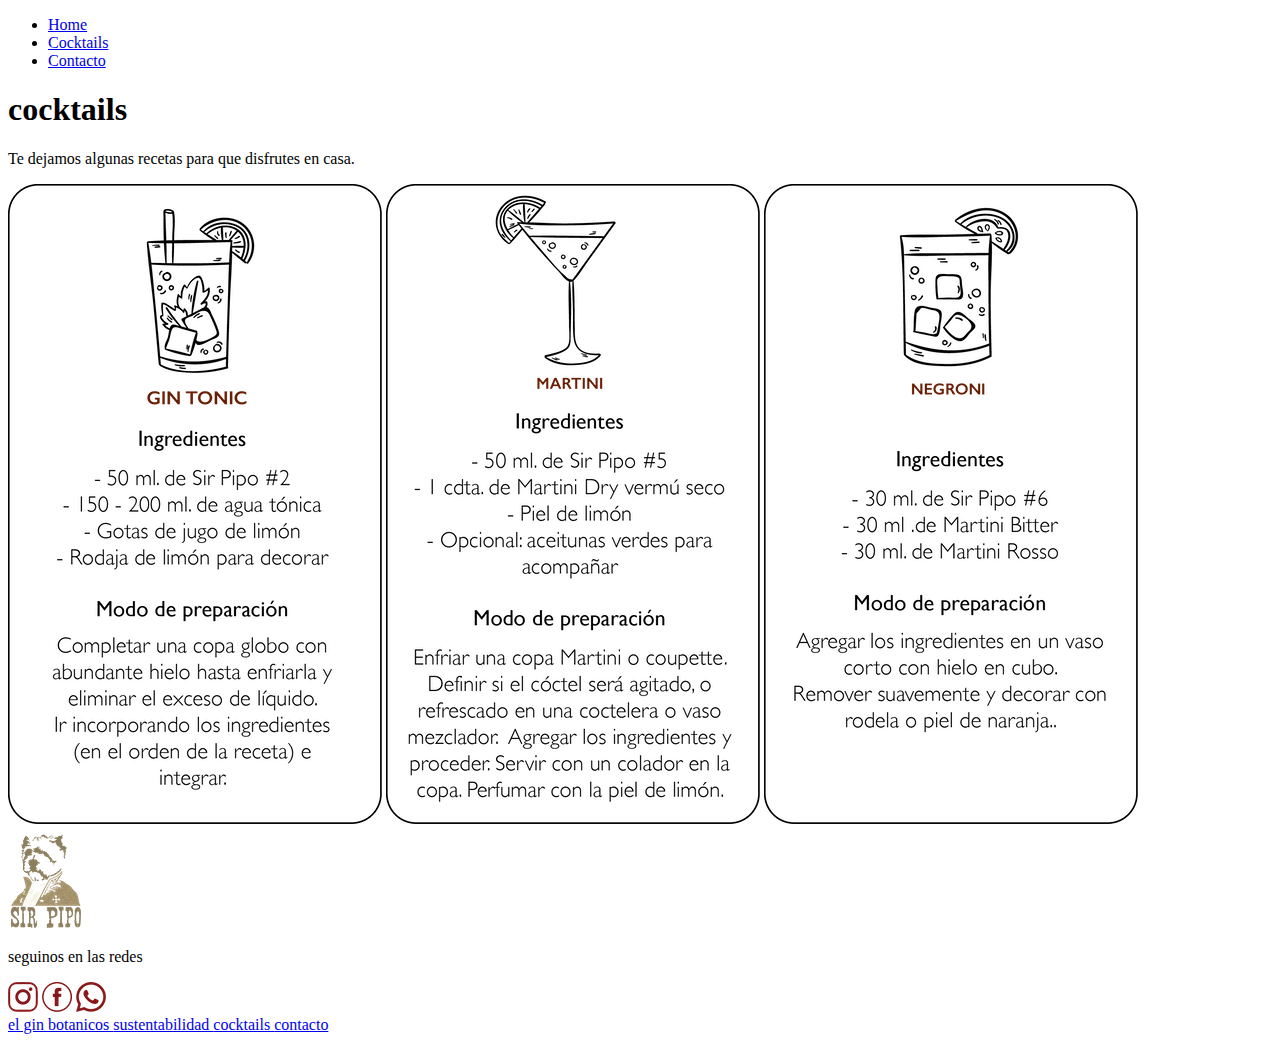
==== cocktails.html @ 1b8023fa "Inicio de proyecto" ====
<!DOCTYPE html>
<html lang="es">
<head>
    <meta charset="UTF-8">
    <meta http-equiv="X-UA-Compatible" content="IE=edge">
    <meta name="viewport" content="width=device-width, initial-scale=1.0">
    <link rel="stylesheet" href="./style/style.css">
    <title>SirPipoGin</title>
    <link rel="shortcut icon" href="./images/favicon_sir_pipo.png">
</head>
<body>
    <div class="conteiner">
        <header>
            <nav>
                <ul>
                    <li> <a href="index.html">Home</a></li>
                    <li><a href="cocktails.html">Cocktails</a></li>
                    <li><a href="contacto.html">Contacto</a></li>
                </ul>
                <div class="title2">
                    <h1>cocktails</h1>
                </div>
            </nav>
        </header>
        <main>
            <section>
                <article class="cocktails">
                    <p> Te dejamos algunas recetas para que disfrutes en casa. </p>
                    <div class="cocktails-img">
                        <img src="./images/gin_tonic.png" alt="gin_tonic">
                        <img src="./images/martini_dry.png" alt="martini_dry">
                        <img src="./images/negroni.png" alt="negroni">
                    </div>
                </article>
            </section>   
        </main>               
        <footer>  
            <div class="footer">
                <div class="footer_1">
                    <img src="./images/logo_sir_pipo_color.png" alt="logo_sir_pipo_gin">
                </div> 
                    <p> seguinos en las redes </p>
                <div class="footer_2">
                    <a href="https://instagram.com/sirpipogin?utm_medium=copy_link"><img src="./images/instagram.png"></a>
                    <a href="https://www.facebook.com/SirPipoGin"><img src="./images/facebook.png"></a>
                    <a href="https://walink.co/d974f7"><img src="./images/whatsapp.png"></a>
                </div>
                <div class="footer2">
                        <a href="elaboracion.html"> el gin </a></li>
                        <a href="botanicos.html"> botanicos </a></li>
                        <a href="sustentabilidad.html"> sustentabilidad </a></li>
                        <a href="cocktails.html"> cocktails </a></li>
                        <a href="contacto.html"> contacto </a></li>
                </div> 
            </div>
        </footer>    
    </div> 
</body>
</html>
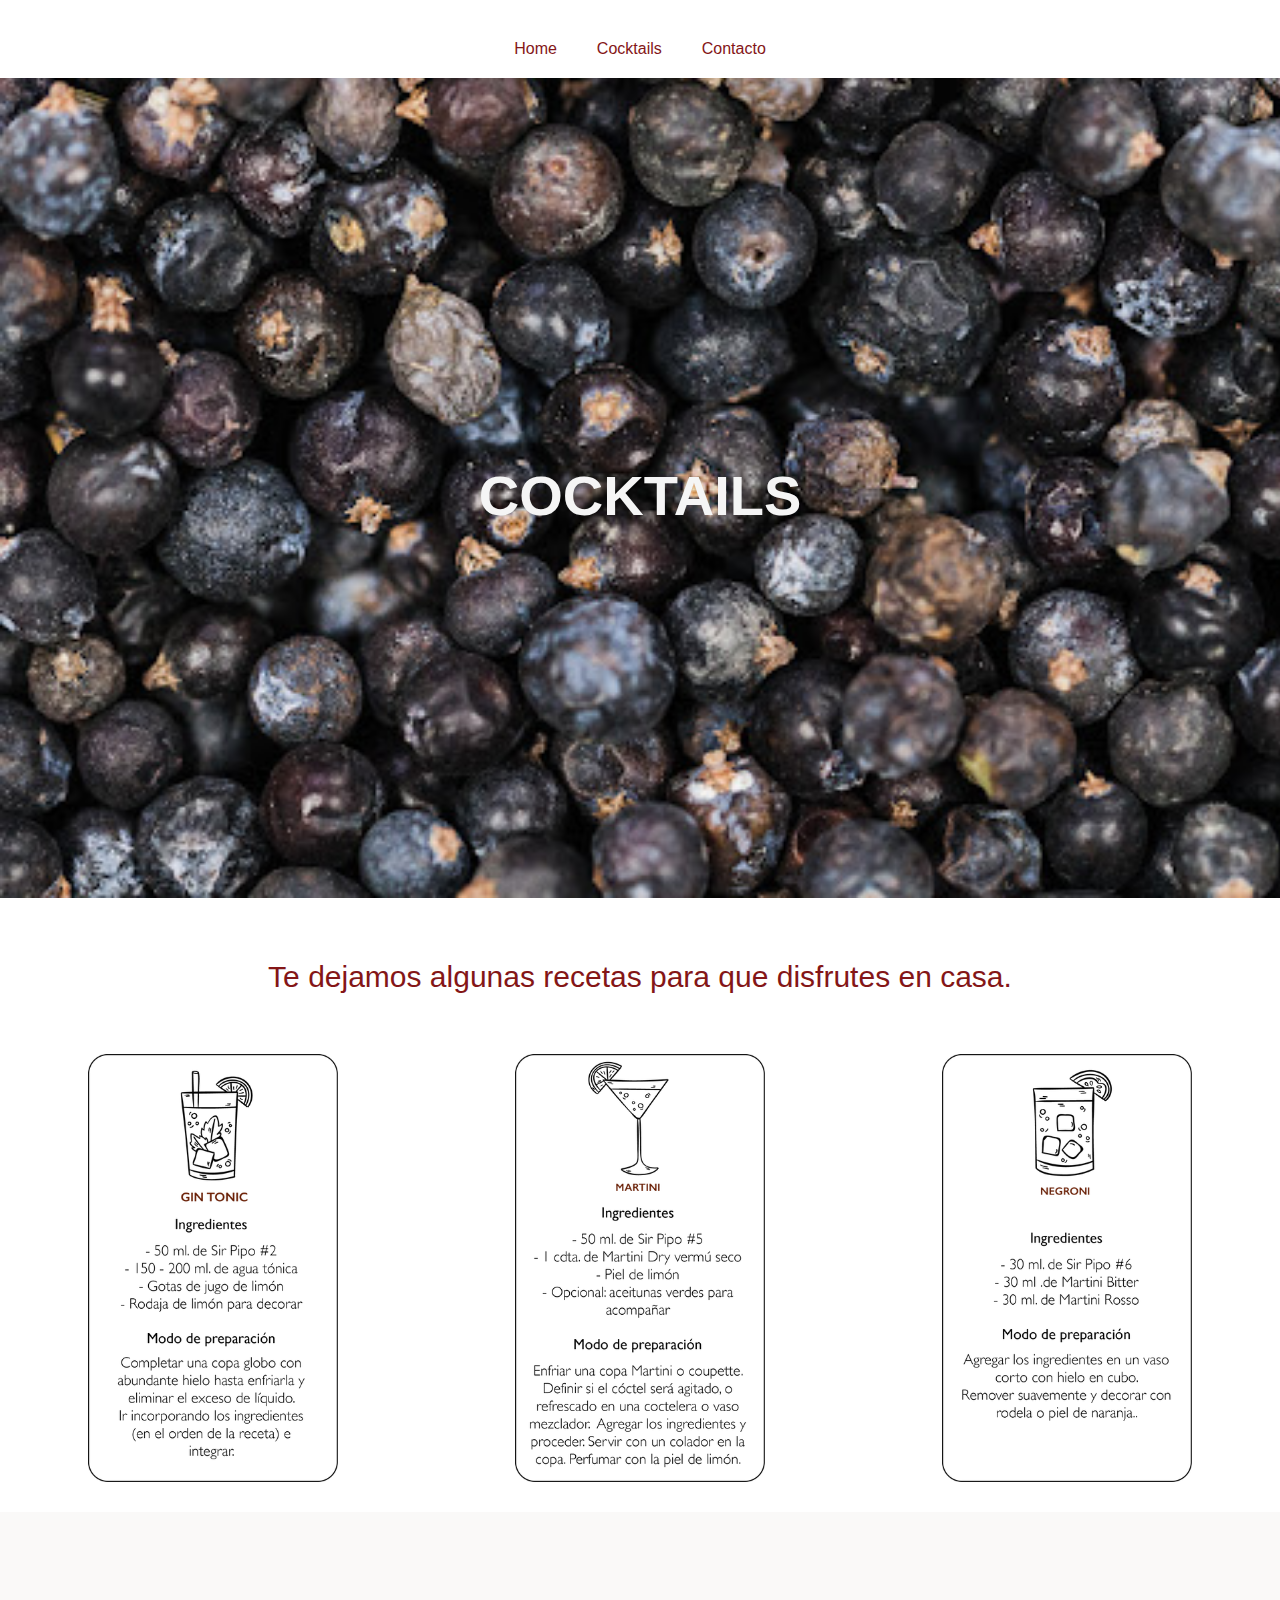
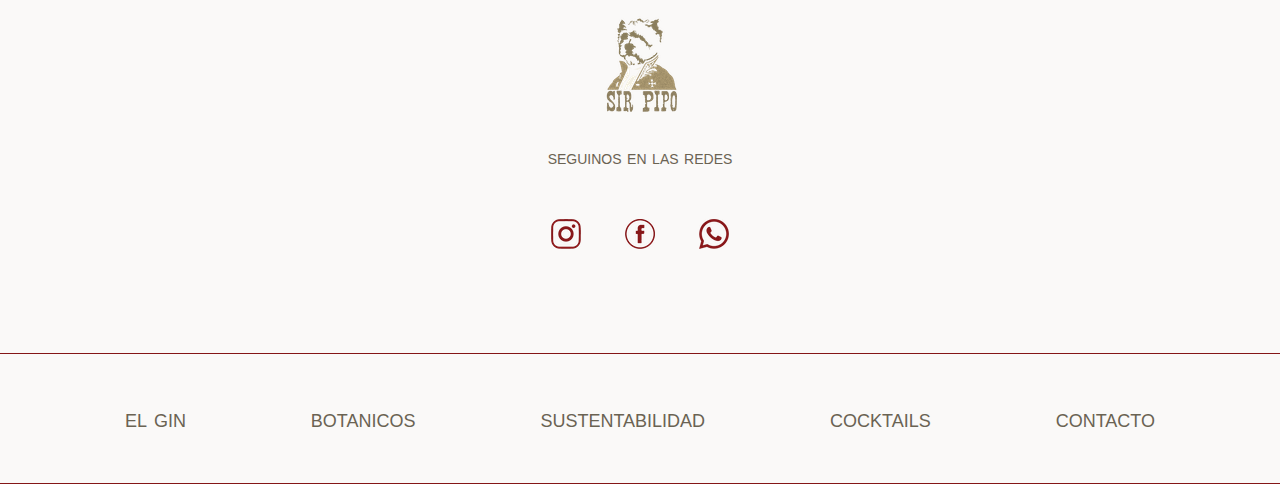
==== commit a93ffecd: "Cambio de nombre carpeta styles" ====
--- a/cocktails.html
+++ b/cocktails.html
@@ -4,7 +4,7 @@
     <meta charset="UTF-8">
     <meta http-equiv="X-UA-Compatible" content="IE=edge">
     <meta name="viewport" content="width=device-width, initial-scale=1.0">
-    <link rel="stylesheet" href="./style/style.css">
+    <link rel="stylesheet" href="./styles/style.css">
     <title>SirPipoGin</title>
     <link rel="shortcut icon" href="./images/favicon_sir_pipo.png">
 </head>
--- a/styles/style.css
+++ b/styles/style.css
@@ -0,0 +1,263 @@
+*{
+    margin: 0;
+    padding: 0;
+}
+body{
+    font-family: 'Gill Sans', 'Gill Sans MT', Calibri, 'Trebuchet MS', sans-serif;
+}
+/* Comienzo index.html */
+.conteiner{
+    width: 100%;
+}
+header{
+    height: 100vh;
+}
+header nav{
+    height: 80px;
+}
+header nav ul{
+    display: grid;
+    grid-template-areas: 
+            "a b c";
+    justify-content: center;
+    column-gap: 40px;
+    padding-top: 40px;
+    padding-bottom: 20px;
+}
+header nav ul li{
+    list-style-type: none;
+}
+header nav ul li a{
+    text-decoration: none;
+    color: #841617;
+}
+header div h1{
+    width: 100%;
+    height: calc(100vh - 80px);
+    display: flex;
+    justify-content: center;
+    align-items: center;
+    background-image: url(../images/portada_sir_pipo.jpg);
+    background-repeat: no-repeat;
+    background-size: cover;
+    color: whitesmoke;
+    font-size: 80px;
+    font-variant: small-caps;
+}
+.gin{
+    display: grid;
+    grid-template-rows: 1fr, 2fr;
+    padding-bottom: 20px;          
+}
+.gin h2{
+    grid-row: 1 / 2;
+    text-align: center;
+    padding-top: 60px;
+    padding-bottom: 60px;
+    font-size: 30px;
+    color: #841617;
+}
+.gin-img{
+    grid-row: 2 / 3;
+    display: flex;
+    justify-content: center;
+    padding-bottom: 10px;
+}
+.gin-img img{
+    margin: 0 auto;
+    width: 250px;
+    height: auto;
+    transition: height 4s;
+}
+.gin-img img:hover{
+    height: 200px;
+    width: 200px;
+}
+.sections{
+    text-align: center;
+    padding-top: 40px;
+    padding-bottom: 40px;
+    line-height: 40px;
+    background-image: linear-gradient(to bottom, #841617, #8A7D5C);
+    color: whitesmoke;
+}
+.sections h2{
+    font-size: 30px;
+}
+.sections p{
+    font-size: 25px;
+}
+.footer{
+    background-color: #FAF9F8;
+    text-align: center;
+    display: flex;
+    flex-direction: column;
+}
+.footer_1{
+    margin-top: 100px;
+    margin-bottom: 30px;    
+}
+.footer p{
+    font-size: 20px;
+    font-variant: small-caps;
+    margin-bottom: 50px;
+    color: #6A6353
+}
+.footer_2 a{
+    padding-left: 20px;
+    padding-right: 20px;
+}
+.footer2{
+    display: flex;
+    justify-content: space-evenly;
+    margin-top: 100px;
+    padding-top: 50px;
+    padding-bottom: 50px;
+    border-bottom: solid 1px #841617;
+    border-top: solid 1px #841617;
+}
+.footer2 a{
+    text-decoration: none;
+    color: #6A6353;
+    font-size: 25px;
+    font-variant: small-caps;
+    font-weight: lighter;
+}
+ /* Comienzo cocktails.html */
+.conteiner{
+    width: 100%;
+}
+header{
+    height: 100vh;
+}
+header nav{
+    height: 80px;
+}
+header nav ul{
+    display: grid;
+    grid-template-areas: 
+            "a b c";
+    justify-content: center;
+    column-gap: 40px;
+    padding-top: 40px;
+    padding-bottom: 20px;
+}
+header nav ul li{
+    list-style-type: none;
+}
+header nav ul li a{
+    text-decoration: none;
+    color: #841617;
+}
+.title2 h1{
+    width: 100%;
+    height: calc(100vh - 80px);
+    display: flex;
+    justify-content: center;
+    align-items: center;
+    background-image: url(../images/enebro_bayas.jpg);
+    background-repeat: no-repeat;
+    background-size: cover;
+    color: whitesmoke;
+    font-size: 80px;
+    font-variant: small-caps;
+}
+.cocktails{
+    display: grid;
+    grid-template-rows: 1fr, 2fr;
+    padding-bottom: 20px;          
+}
+.cocktails p{
+    grid-row: 1 / 2;
+    text-align: center;
+    padding-top: 60px;
+    padding-bottom: 60px;
+    font-size: 30px;
+    color: #841617;
+}
+.cocktails-img{
+    grid-row: 2 / 3;
+    display: flex;
+    justify-content: center;
+    padding-bottom: 10px;
+}
+.cocktails-img img{
+    margin: 0 auto;
+    width: 250px;
+    height: auto;
+    transition: all 3s;
+}
+.cocktails-img img:hover{
+    width: 300px;
+    height: auto;
+}
+/* medias queries */
+@media screen and (max-width: 320px) {
+    header nav ul li{
+        font-size: 10px;
+    }
+    .title h1{
+        align-items: flex-start;
+        font-size: 30px;
+        padding-top: 20px;
+    }
+    .gin h2{
+        font-size: 30px;
+        padding-top: 20px;
+        padding-bottom: 20px;
+    }
+    .gin-img{
+        width: 100%;
+        display: flex;
+        flex-wrap: wrap;
+    }
+    .gin-img img{
+        width: 150px;
+        height: auto;
+        padding: 10px;
+    }
+    .sections{
+        padding-top: 10px;
+        padding-bottom: 10px;
+        line-height: 30px;
+    }
+    .sections h2{
+        font-size: 20px;
+    }
+    .items p{
+        font-size: 1rem;
+    }
+    .footer_2 a img{
+        width: 25px;
+        height: auto;
+    }
+    .footer2{
+        display: flex;
+        flex-wrap: wrap;
+        flex-direction: column; 
+        padding-top: 20px;
+        padding-bottom: 20px;          
+    }
+    .footer2 a{
+        font-size: 1rem;
+    }
+    .title2 h1{
+        align-items: flex-start;
+        font-size: 30px;
+        padding-top: 20px;
+    }
+    .cocktails p{
+        font-size: 1rem;
+        padding: 30px 20px 10px 20px;
+    }
+    .cocktails-img{
+        width: 100%;
+        display: flex;
+        flex-wrap: wrap;
+    }
+    .cocktails-img img{
+        width: 150px;
+        height: auto;
+        padding: 10px;
+    }
+}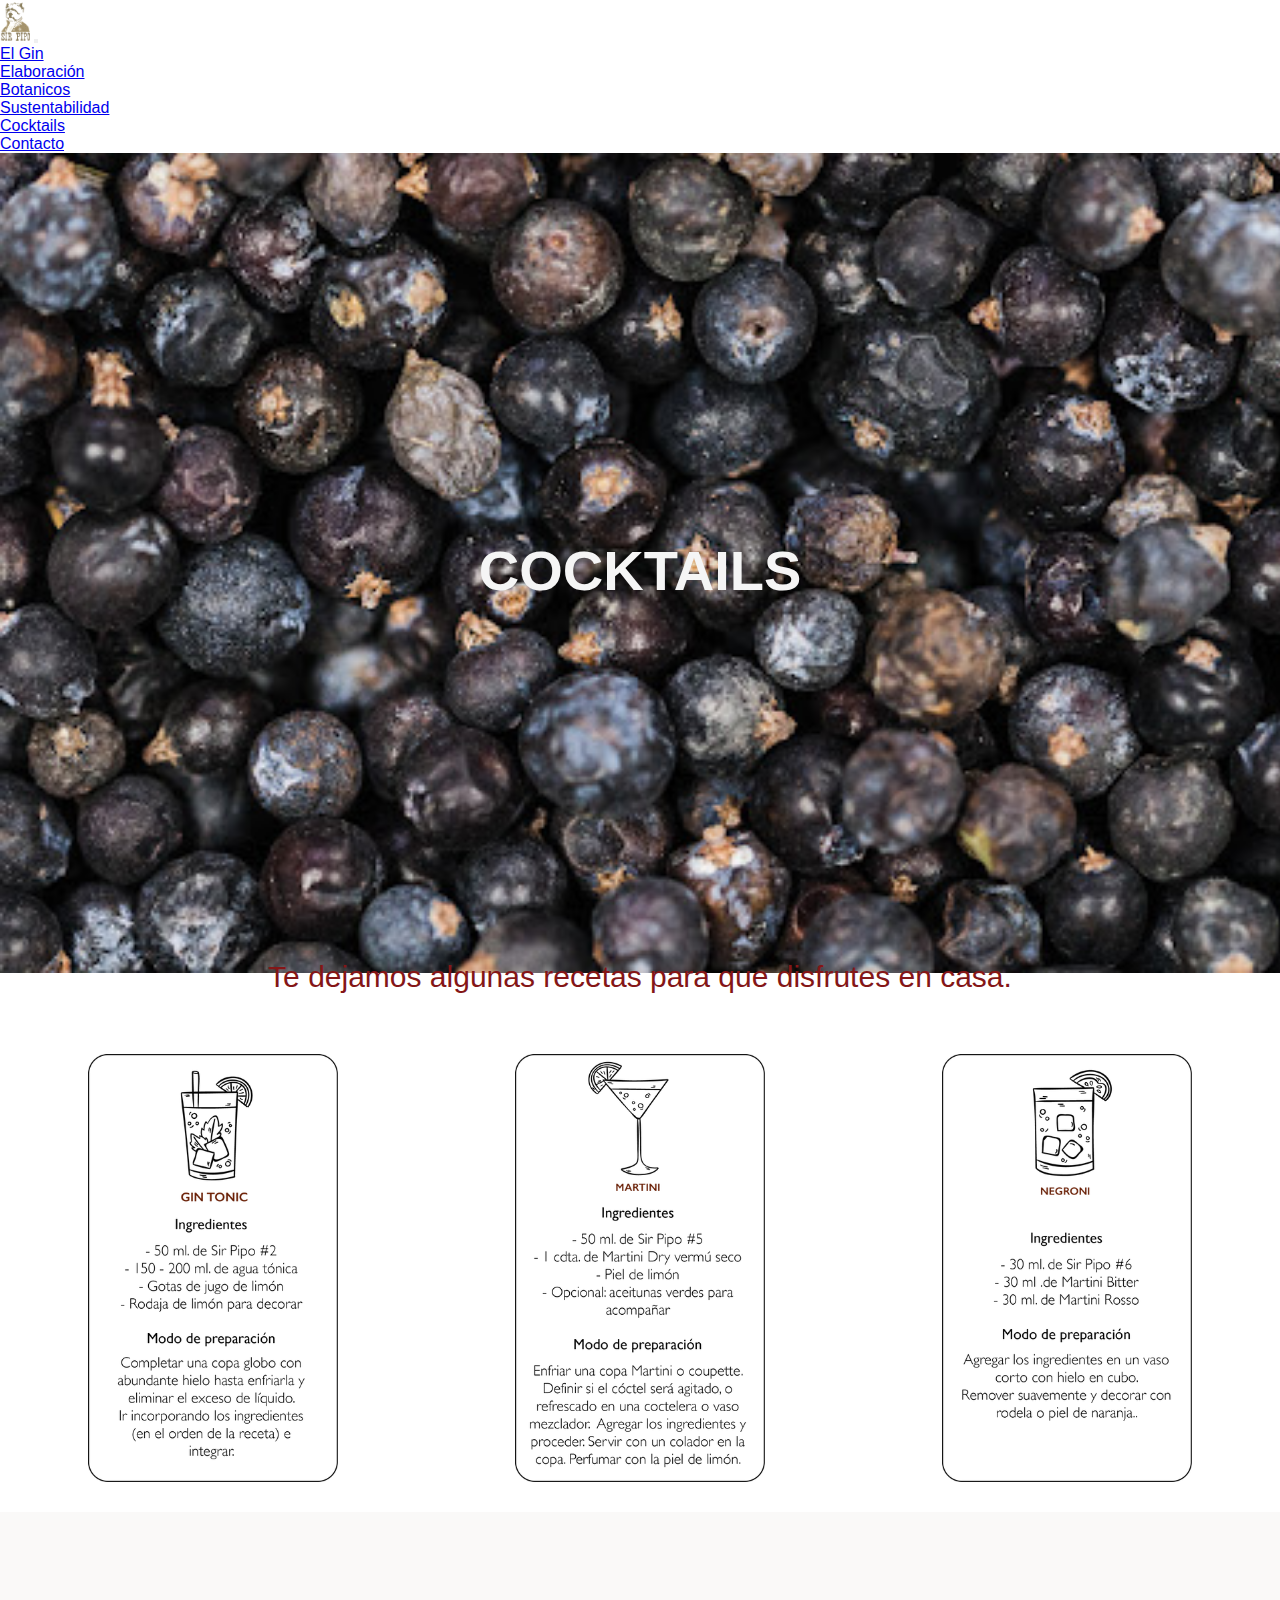
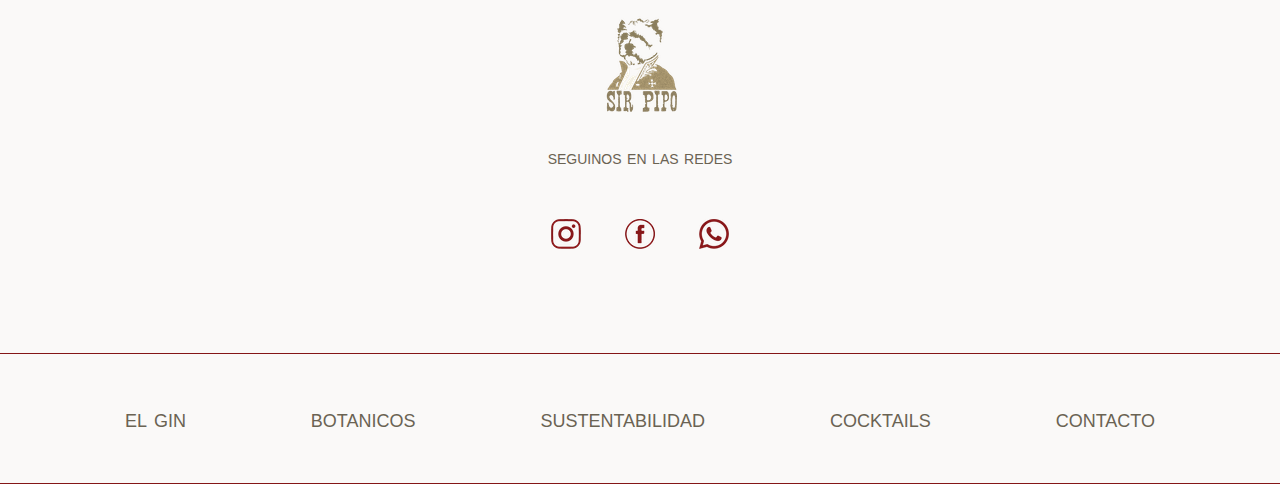
==== commit f6f7c596: "se agrega nav de bootstrap" ====
--- a/cocktails.html
+++ b/cocktails.html
@@ -5,22 +5,45 @@
     <meta http-equiv="X-UA-Compatible" content="IE=edge">
     <meta name="viewport" content="width=device-width, initial-scale=1.0">
     <link rel="stylesheet" href="./styles/style.css">
+    <link href="https://cdn.jsdelivr.net/npm/bootstrap@5.1.3/dist/css/bootstrap.min.css" rel="stylesheet" integrity="sha384-1BmE4kWBq78iYhFldvKuhfTAU6auU8tT94WrHftjDbrCEXSU1oBoqyl2QvZ6jIW3" crossorigin="anonymous">
+    <link rel="shortcut icon" href="./images/favicon_sir_pipo.png">
     <title>SirPipoGin</title>
-    <link rel="shortcut icon" href="./images/favicon_sir_pipo.png">
 </head>
 <body>
     <div class="conteiner">
         <header>
-            <nav>
-                <ul>
-                    <li> <a href="index.html">Home</a></li>
-                    <li><a href="cocktails.html">Cocktails</a></li>
-                    <li><a href="contacto.html">Contacto</a></li>
-                </ul>
+            <nav class="navbar navbar-expand-lg navbar-light bg-light">
+                <div class="container-fluid">
+                  <a class="navbar-brand" href="index.html"><img src="./images/logo_sir_pipo_color.png" alt="logo_sir_pipo_gin"></a>
+                  <button class="navbar-toggler" type="button" data-bs-toggle="collapse" data-bs-target="#navbarSupportedContent" aria-controls="navbarSupportedContent" aria-expanded="false" aria-label="Toggle navigation">
+                    <span class="navbar-toggler-icon"></span>
+                  </button>
+                  <div class="collapse navbar-collapse" id="navbarSupportedContent">
+                    <ul class="navbar-nav me-auto mb-2 mb-lg-0">
+                        <li class="nav-item dropdown">
+                            <a class="nav-link dropdown-toggle" href="elgin.html" id="navbarDropdown" role="button" data-bs-toggle="dropdown" aria-expanded="false">
+                              El Gin
+                            </a>
+                            <ul class="dropdown-menu" aria-labelledby="navbarDropdown">
+                              <li><a class="dropdown-item" href="elaboracion.html">Elaboración</a></li>
+                              <li><a class="dropdown-item" href="#">Botanicos</a></li>
+                              <li><a class="dropdown-item" href="sustentabilidad.html">Sustentabilidad</a></li>
+                            </ul>
+                          </li>
+                        <li class="nav-item">
+                        <a class="nav-link active" aria-current="page" href="cocktails.html">Cocktails</a>
+                        </li>
+                        <li class="nav-item">
+                        <a class="nav-link" href="contacto.html">Contacto</a>
+                        </li>
+                    </ul>
+                  </div>
+                </div>
+            </nav>
                 <div class="title2">
                     <h1>cocktails</h1>
                 </div>
-            </nav>
+            
         </header>
         <main>
             <section>
@@ -54,6 +77,7 @@
                 </div> 
             </div>
         </footer>    
-    </div> 
+    </div>
+    <script src="https://cdn.jsdelivr.net/npm/bootstrap@5.1.3/dist/js/bootstrap.bundle.min.js" integrity="sha384-ka7Sk0Gln4gmtz2MlQnikT1wXgYsOg+OMhuP+IlRH9sENBO0LRn5q+8nbTov4+1p" crossorigin="anonymous"></script> 
 </body>
 </html>--- a/styles/style.css
+++ b/styles/style.css
@@ -12,24 +12,9 @@
 header{
     height: 100vh;
 }
-header nav{
-    height: 80px;
-}
-header nav ul{
-    display: grid;
-    grid-template-areas: 
-            "a b c";
-    justify-content: center;
-    column-gap: 40px;
-    padding-top: 40px;
-    padding-bottom: 20px;
-}
-header nav ul li{
-    list-style-type: none;
-}
-header nav ul li a{
-    text-decoration: none;
-    color: #841617;
+.navbar-brand img{
+    width: 50px;
+    height: auto;
 }
 header div h1{
     width: 100%;
@@ -130,24 +115,9 @@
 header{
     height: 100vh;
 }
-header nav{
-    height: 80px;
-}
-header nav ul{
-    display: grid;
-    grid-template-areas: 
-            "a b c";
-    justify-content: center;
-    column-gap: 40px;
-    padding-top: 40px;
-    padding-bottom: 20px;
-}
-header nav ul li{
-    list-style-type: none;
-}
-header nav ul li a{
-    text-decoration: none;
-    color: #841617;
+.navbar-brand img{
+    width: 30px;
+    height: auto;
 }
 .title2 h1{
     width: 100%;
